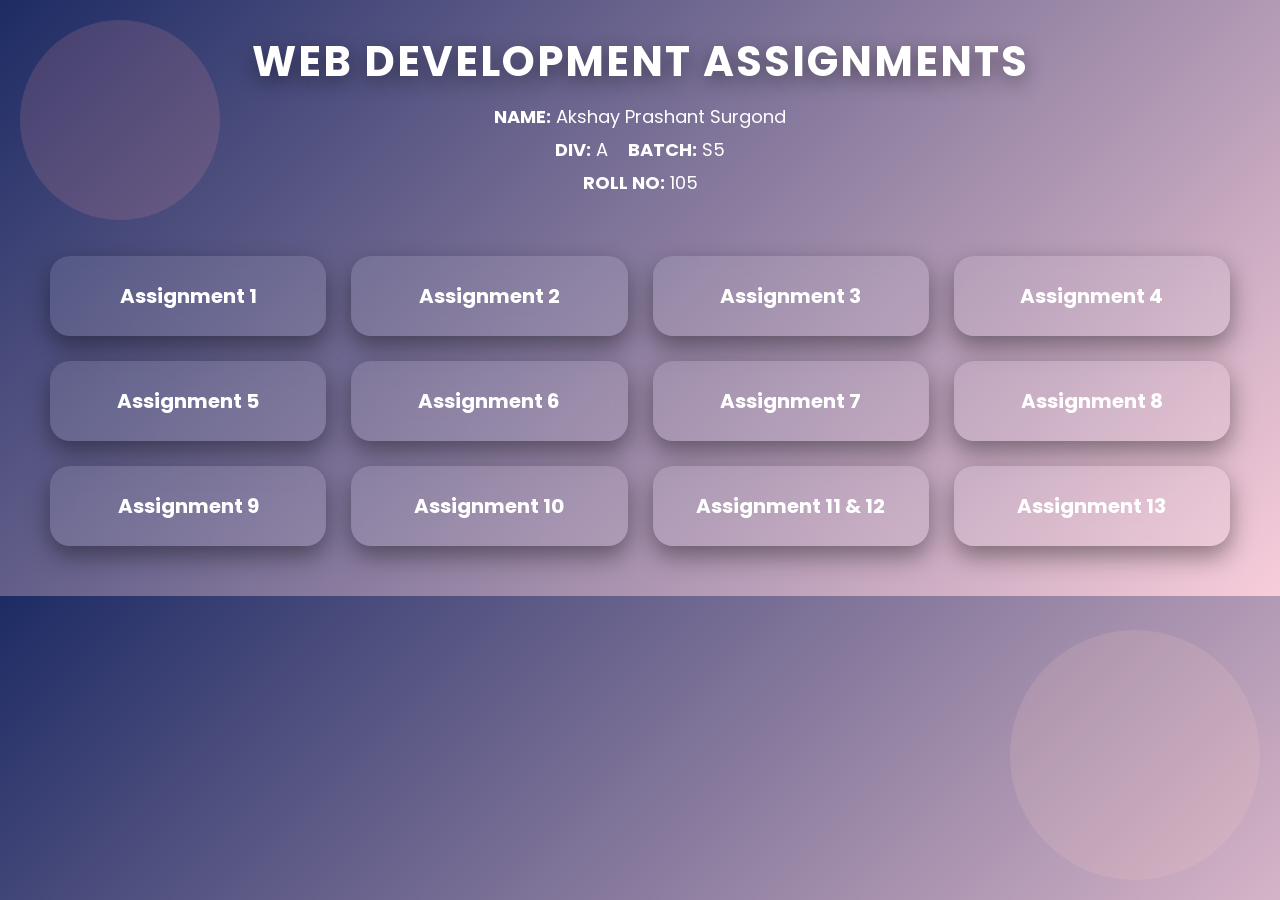
==== index.html @ 9fd9ad0f "Add files via upload" ====
<!DOCTYPE html>
<html lang="en">
<head>
<meta charset="UTF-8">
<title>Web Development Assignments</title>

<!-- Link CSS -->
<link rel="stylesheet" href="style.css">

<!-- Google Font -->
<link href="https://fonts.googleapis.com/css2?family=Poppins:wght@300;500;700&display=swap" rel="stylesheet">

</head>

<body>

<div class="circle c1"></div>
<div class="circle c2"></div>

<h1>WEB DEVELOPMENT ASSIGNMENTS</h1>

<div class="info">
    <p><b>NAME:</b> Akshay Prashant Surgond</p>
    <p><b>DIV:</b> A &nbsp;&nbsp; <b>BATCH:</b> S5</p>
    <p><b>ROLL NO:</b> 105</p>
</div>

<div class="container">

<div class="box" onclick="openLink('https://raw.githubusercontent.com/akshayjr897/S5_105_webdevlopement-/main/Assignment%201.html')"><h3>Assignment 1</h3></div>

<div class="box" onclick="openLink('https://raw.githubusercontent.com/akshayjr897/S5_105_webdevlopement-/main/Assignmnet%202.html')"><h3>Assignment 2</h3></div>

<div class="box" onclick="openLink('https://raw.githubusercontent.com/akshayjr897/S5_105_webdevlopement-/main/Assignment%203.html')"><h3>Assignment 3</h3></div>

<div class="box" onclick="openLink('https://raw.githubusercontent.com/akshayjr897/S5_105_webdevlopement-/main/Assignmnet%204.html')"><h3>Assignment 4</h3></div>

<div class="box" onclick="openLink('https://raw.githubusercontent.com/akshayjr897/S5_105_webdevlopement-/main/Assignment5.html')"><h3>Assignment 5</h3></div>

<div class="box" onclick="openLink('https://raw.githubusercontent.com/akshayjr897/S5_105_webdevlopement-/main/Assignment%206.html')"><h3>Assignment 6</h3></div>

<div class="box" onclick="openLink('https://raw.githubusercontent.com/akshayjr897/S5_105_webdevlopement-/main/Assignment%207.html')"><h3>Assignment 7</h3></div>

<div class="box" onclick="openLink('https://raw.githubusercontent.com/akshayjr897/S5_105_webdevlopement-/main/Assginment%208.html')"><h3>Assignment 8</h3></div>

<div class="box" onclick="openLink('https://raw.githubusercontent.com/akshayjr897/S5_105_webdevlopement-/main/Assignment%209.html')"><h3>Assignment 9</h3></div>

<div class="box" onclick="openLink('https://github.com/akshayjr897/S5_105_webdevlopement-/tree/main/Assignment%2010')"><h3>Assignment 10</h3></div>

<div class="box" onclick="openLink('https://github.com/akshayjr897/S5_105_webdevlopement-/tree/main/XML_CSS')"><h3>Assignment 11 & 12</h3></div>

<div class="box" onclick="openLink('https://github.com/akshayjr897/S5_105_webdevlopement-/tree/main/XML%20Transformation%20uisng%20XSLT%20and%20conditional%20statement')"><h3>Assignment 13</h3></div>

</div>

<script>
function openLink(link) {
    window.open(link, "_blank");
}
</script>

</body>
</html>
---- style.css ----
* {
    margin: 0;
    padding: 0;
    box-sizing: border-box;
    font-family: 'Poppins', sans-serif;
}

body {
    background: linear-gradient(135deg, #1d2b64, #f8cdda);
    color: white;
    text-align: center;
    padding: 30px;
    overflow-x: hidden;
}

/* Title */
h1 {
    font-size: 42px;
    margin-bottom: 10px;
    letter-spacing: 2px;
    text-shadow: 0 6px 20px rgba(0,0,0,0.4);
}

/* Info */
.info {
    margin-bottom: 40px;
    font-size: 18px;
}

.info p {
    margin: 6px 0;
}

/* Grid */
.container {
    display: grid;
    grid-template-columns: repeat(auto-fit, minmax(230px, 1fr));
    gap: 25px;
    padding: 20px;
}

/* Box */
.box {
    background: rgba(255,255,255,0.1);
    border-radius: 20px;
    padding: 25px;
    cursor: pointer;
    transition: 0.4s;
    box-shadow: 0 10px 25px rgba(0,0,0,0.4);
    backdrop-filter: blur(10px);
    position: relative;
    overflow: hidden;
}

.box:hover {
    transform: translateY(-10px) scale(1.05);
    background: linear-gradient(135deg, #ff9a9e, #fad0c4);
    color: black;
}

/* Glow animation */
.box::before {
    content: "";
    position: absolute;
    width: 100%;
    height: 100%;
    background: linear-gradient(120deg, transparent, rgba(255,255,255,0.4), transparent);
    top: 0;
    left: -100%;
    transition: 0.5s;
}

.box:hover::before {
    left: 100%;
}

.box h3 {
    font-size: 20px;
}

/* Background Shapes */
.circle {
    position: absolute;
    border-radius: 50%;
    opacity: 0.15;
    z-index: -1;
}

.c1 {
    width: 200px;
    height: 200px;
    background: #ff9a9e;
    top: 20px;
    left: 20px;
}

.c2 {
    width: 250px;
    height: 250px;
    background: #fad0c4;
    bottom: 20px;
    right: 20px;
}
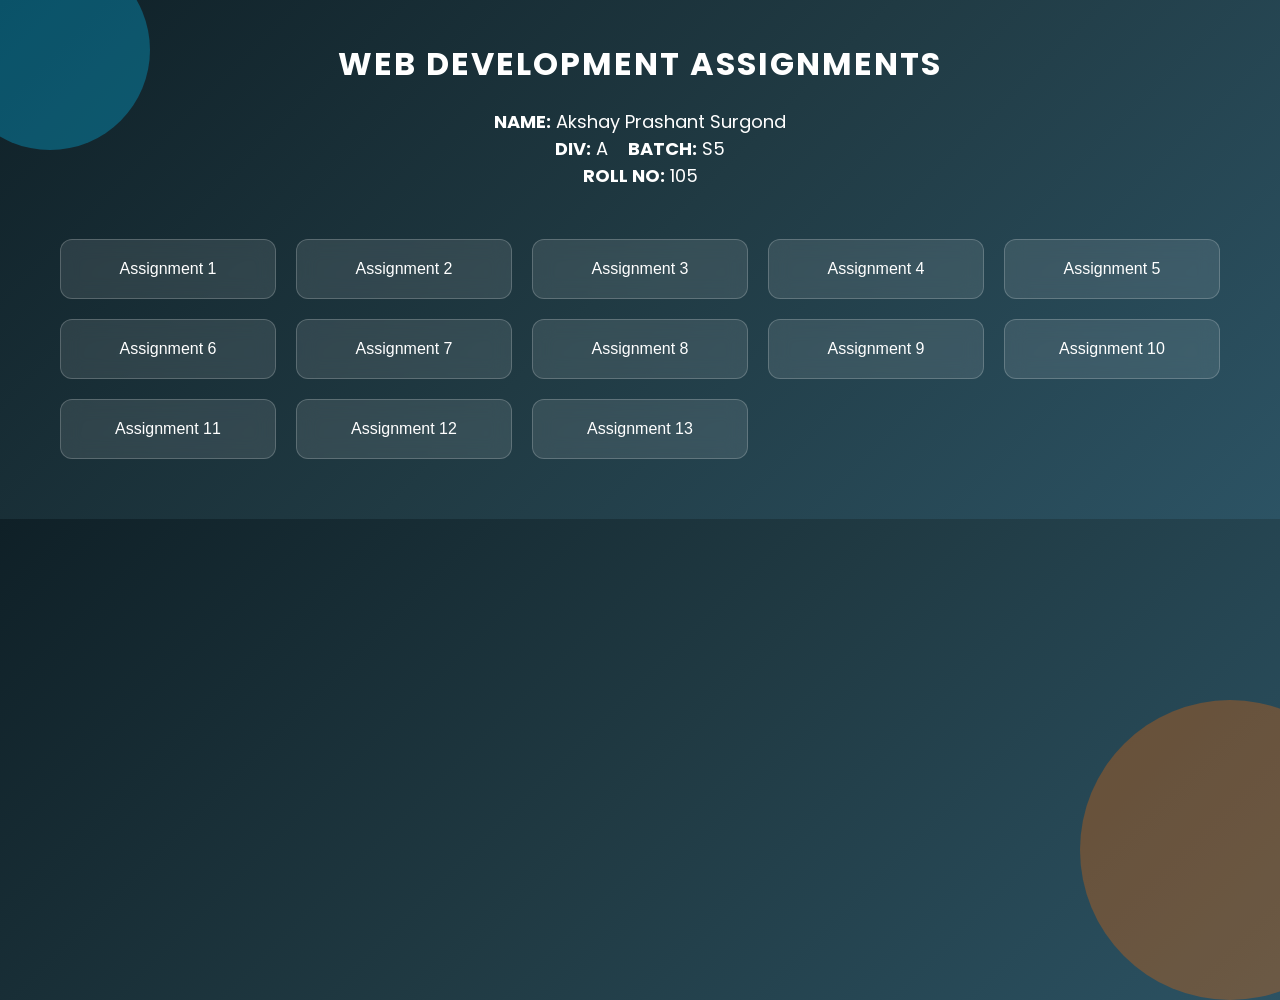
==== commit a2aef442: "Add files via upload" ====
--- a/index.html
+++ b/index.html
@@ -4,12 +4,9 @@
 <meta charset="UTF-8">
 <title>Web Development Assignments</title>
 
-<!-- Link CSS -->
 <link rel="stylesheet" href="style.css">
 
-<!-- Google Font -->
 <link href="https://fonts.googleapis.com/css2?family=Poppins:wght@300;500;700&display=swap" rel="stylesheet">
-
 </head>
 
 <body>
@@ -27,37 +24,24 @@
 
 <div class="container">
 
-<div class="box" onclick="openLink('https://raw.githubusercontent.com/akshayjr897/S5_105_webdevlopement-/main/Assignment%201.html')"><h3>Assignment 1</h3></div>
+<a href="assignment1.html" target="_blank" class="box">Assignment 1</a>
+<a href="assignmnet2.html" target="_blank" class="box">Assignment 2</a>
+<a href="assignment3.html" target="_blank" class="box">Assignment 3</a>
+<a href="assignmnet4.html" target="_blank" class="box">Assignment 4</a>
+<a href="assignment5.html" target="_blank" class="box">Assignment 5</a>
+<a href="assignment6.html" target="_blank" class="box">Assignment 6</a>
+<a href="assignment7.html" target="_blank" class="box">Assignment 7</a>
+<a href="assginment8.html" target="_blank" class="box">Assignment 8</a>
+<a href="assignment9.html" target="_blank" class="box">Assignment 9</a>
 
-<div class="box" onclick="openLink('https://raw.githubusercontent.com/akshayjr897/S5_105_webdevlopement-/main/Assignmnet%202.html')"><h3>Assignment 2</h3></div>
+<a href="Assignment 10/assignment10.html" target="_blank" class="box">Assignment 10</a>
 
-<div class="box" onclick="openLink('https://raw.githubusercontent.com/akshayjr897/S5_105_webdevlopement-/main/Assignment%203.html')"><h3>Assignment 3</h3></div>
+<a href="XML_CSS/index.html" target="_blank" class="box">Assignment 11</a>
+<a href="XML_CSS/index.html" target="_blank" class="box">Assignment 12</a>
 
-<div class="box" onclick="openLink('https://raw.githubusercontent.com/akshayjr897/S5_105_webdevlopement-/main/Assignmnet%204.html')"><h3>Assignment 4</h3></div>
-
-<div class="box" onclick="openLink('https://raw.githubusercontent.com/akshayjr897/S5_105_webdevlopement-/main/Assignment5.html')"><h3>Assignment 5</h3></div>
-
-<div class="box" onclick="openLink('https://raw.githubusercontent.com/akshayjr897/S5_105_webdevlopement-/main/Assignment%206.html')"><h3>Assignment 6</h3></div>
-
-<div class="box" onclick="openLink('https://raw.githubusercontent.com/akshayjr897/S5_105_webdevlopement-/main/Assignment%207.html')"><h3>Assignment 7</h3></div>
-
-<div class="box" onclick="openLink('https://raw.githubusercontent.com/akshayjr897/S5_105_webdevlopement-/main/Assginment%208.html')"><h3>Assignment 8</h3></div>
-
-<div class="box" onclick="openLink('https://raw.githubusercontent.com/akshayjr897/S5_105_webdevlopement-/main/Assignment%209.html')"><h3>Assignment 9</h3></div>
-
-<div class="box" onclick="openLink('https://github.com/akshayjr897/S5_105_webdevlopement-/tree/main/Assignment%2010')"><h3>Assignment 10</h3></div>
-
-<div class="box" onclick="openLink('https://github.com/akshayjr897/S5_105_webdevlopement-/tree/main/XML_CSS')"><h3>Assignment 11 & 12</h3></div>
-
-<div class="box" onclick="openLink('https://github.com/akshayjr897/S5_105_webdevlopement-/tree/main/XML%20Transformation%20uisng%20XSLT%20and%20conditional%20statement')"><h3>Assignment 13</h3></div>
+<a href="XML Transformation uisng XSLT and conditional statement/index.html" target="_blank" class="box">Assignment 13</a>
 
 </div>
 
-<script>
-function openLink(link) {
-    window.open(link, "_blank");
-}
-</script>
-
 </body>
 </html>
--- a/style.css
+++ b/style.css
@@ -6,98 +6,67 @@
 }
 
 body {
-    background: linear-gradient(135deg, #1d2b64, #f8cdda);
+    background: linear-gradient(135deg, #0f2027, #203a43, #2c5364);
     color: white;
     text-align: center;
-    padding: 30px;
+    padding: 40px;
     overflow-x: hidden;
 }
 
-/* Title */
 h1 {
-    font-size: 42px;
-    margin-bottom: 10px;
+    font-size: 32px;
+    margin-bottom: 20px;
     letter-spacing: 2px;
-    text-shadow: 0 6px 20px rgba(0,0,0,0.4);
 }
 
-/* Info */
 .info {
-    margin-bottom: 40px;
+    margin-bottom: 30px;
     font-size: 18px;
 }
 
-.info p {
-    margin: 6px 0;
-}
-
-/* Grid */
 .container {
     display: grid;
-    grid-template-columns: repeat(auto-fit, minmax(230px, 1fr));
-    gap: 25px;
+    grid-template-columns: repeat(auto-fit, minmax(200px, 1fr));
+    gap: 20px;
     padding: 20px;
 }
 
-/* Box */
 .box {
-    background: rgba(255,255,255,0.1);
-    border-radius: 20px;
-    padding: 25px;
-    cursor: pointer;
-    transition: 0.4s;
-    box-shadow: 0 10px 25px rgba(0,0,0,0.4);
+    background: rgba(255, 255, 255, 0.1);
+    padding: 20px;
+    border-radius: 12px;
+    text-decoration: none;
+    color: white;
+    font-weight: 500;
+    transition: 0.3s;
     backdrop-filter: blur(10px);
-    position: relative;
-    overflow: hidden;
+    border: 1px solid rgba(255,255,255,0.2);
 }
 
 .box:hover {
-    transform: translateY(-10px) scale(1.05);
-    background: linear-gradient(135deg, #ff9a9e, #fad0c4);
+    background: #00c6ff;
     color: black;
+    transform: scale(1.05);
 }
 
-/* Glow animation */
-.box::before {
-    content: "";
-    position: absolute;
-    width: 100%;
-    height: 100%;
-    background: linear-gradient(120deg, transparent, rgba(255,255,255,0.4), transparent);
-    top: 0;
-    left: -100%;
-    transition: 0.5s;
-}
-
-.box:hover::before {
-    left: 100%;
-}
-
-.box h3 {
-    font-size: 20px;
-}
-
-/* Background Shapes */
 .circle {
     position: absolute;
     border-radius: 50%;
-    opacity: 0.15;
-    z-index: -1;
+    opacity: 0.3;
 }
 
 .c1 {
     width: 200px;
     height: 200px;
-    background: #ff9a9e;
-    top: 20px;
-    left: 20px;
+    background: #00c6ff;
+    top: -50px;
+    left: -50px;
 }
 
 .c2 {
-    width: 250px;
-    height: 250px;
-    background: #fad0c4;
-    bottom: 20px;
-    right: 20px;
+    width: 300px;
+    height: 300px;
+    background: #ff6a00;
+    bottom: -100px;
+    right: -100px;
 }
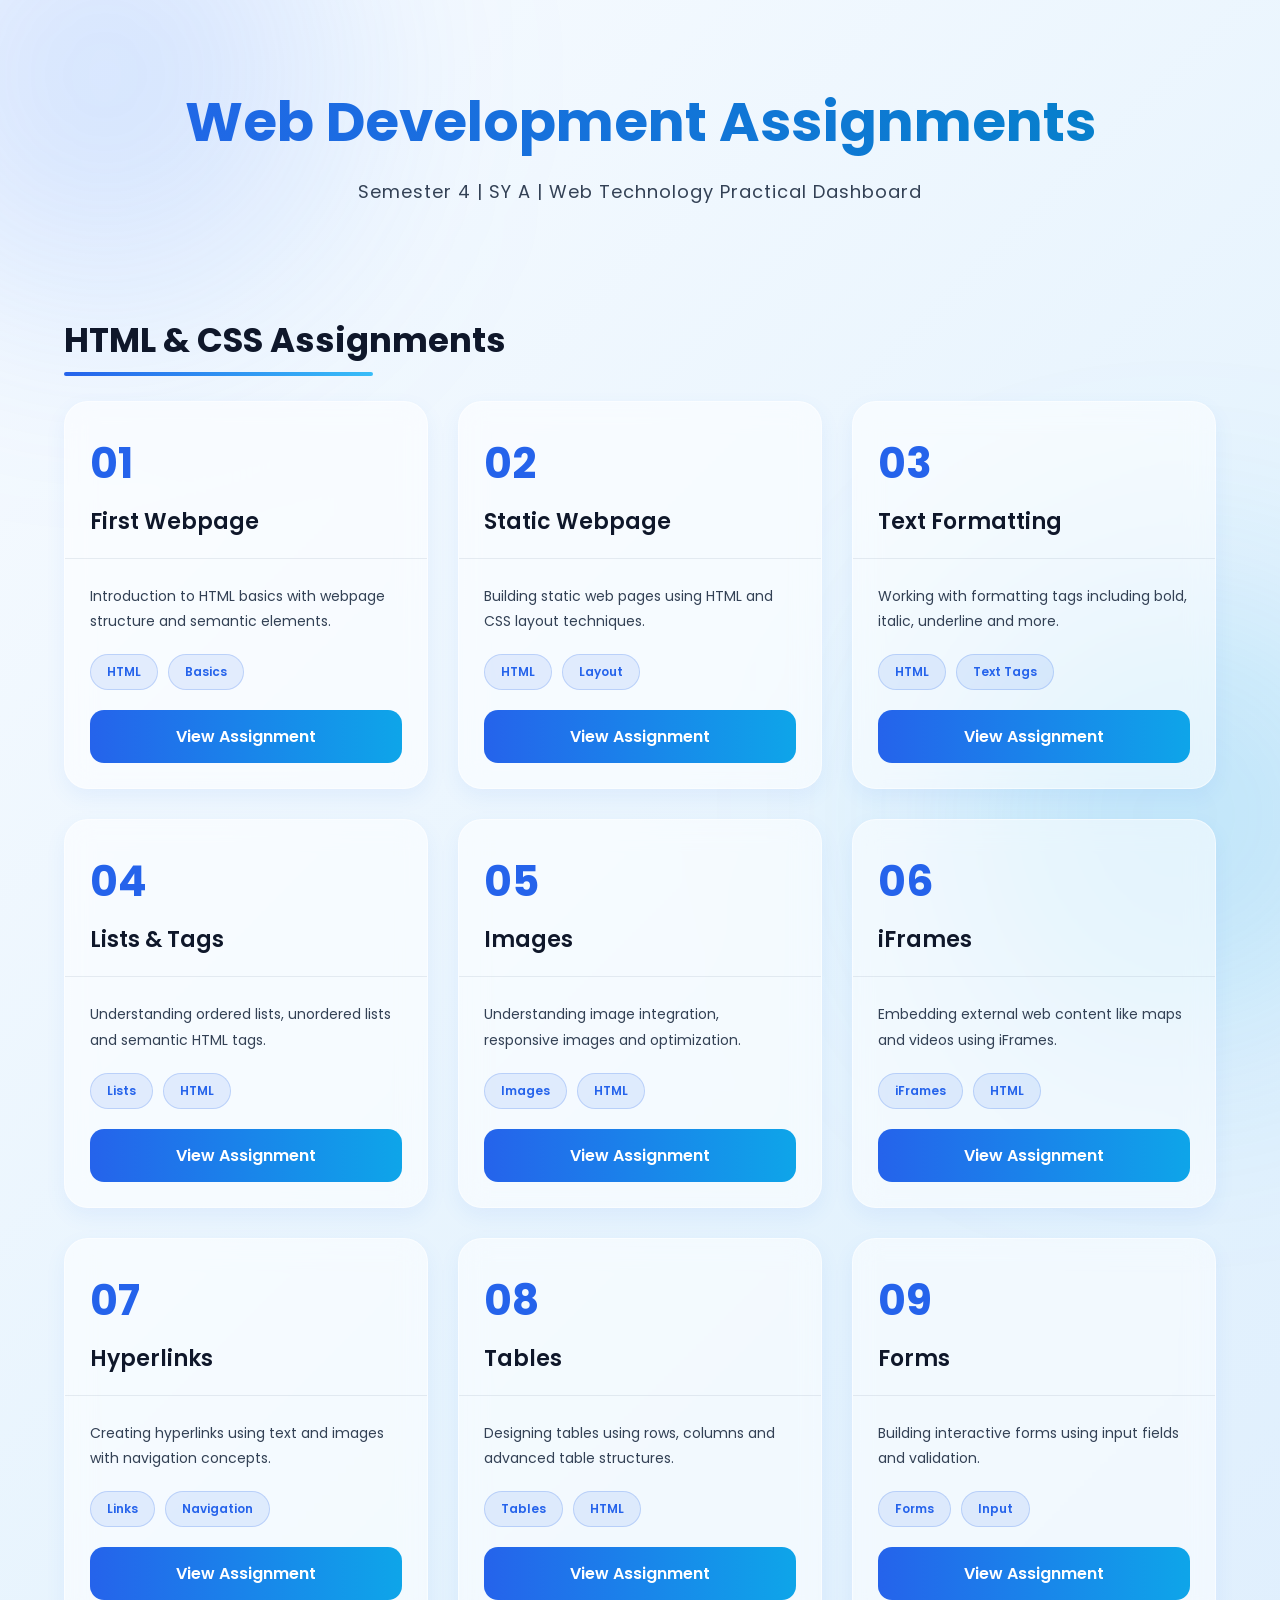
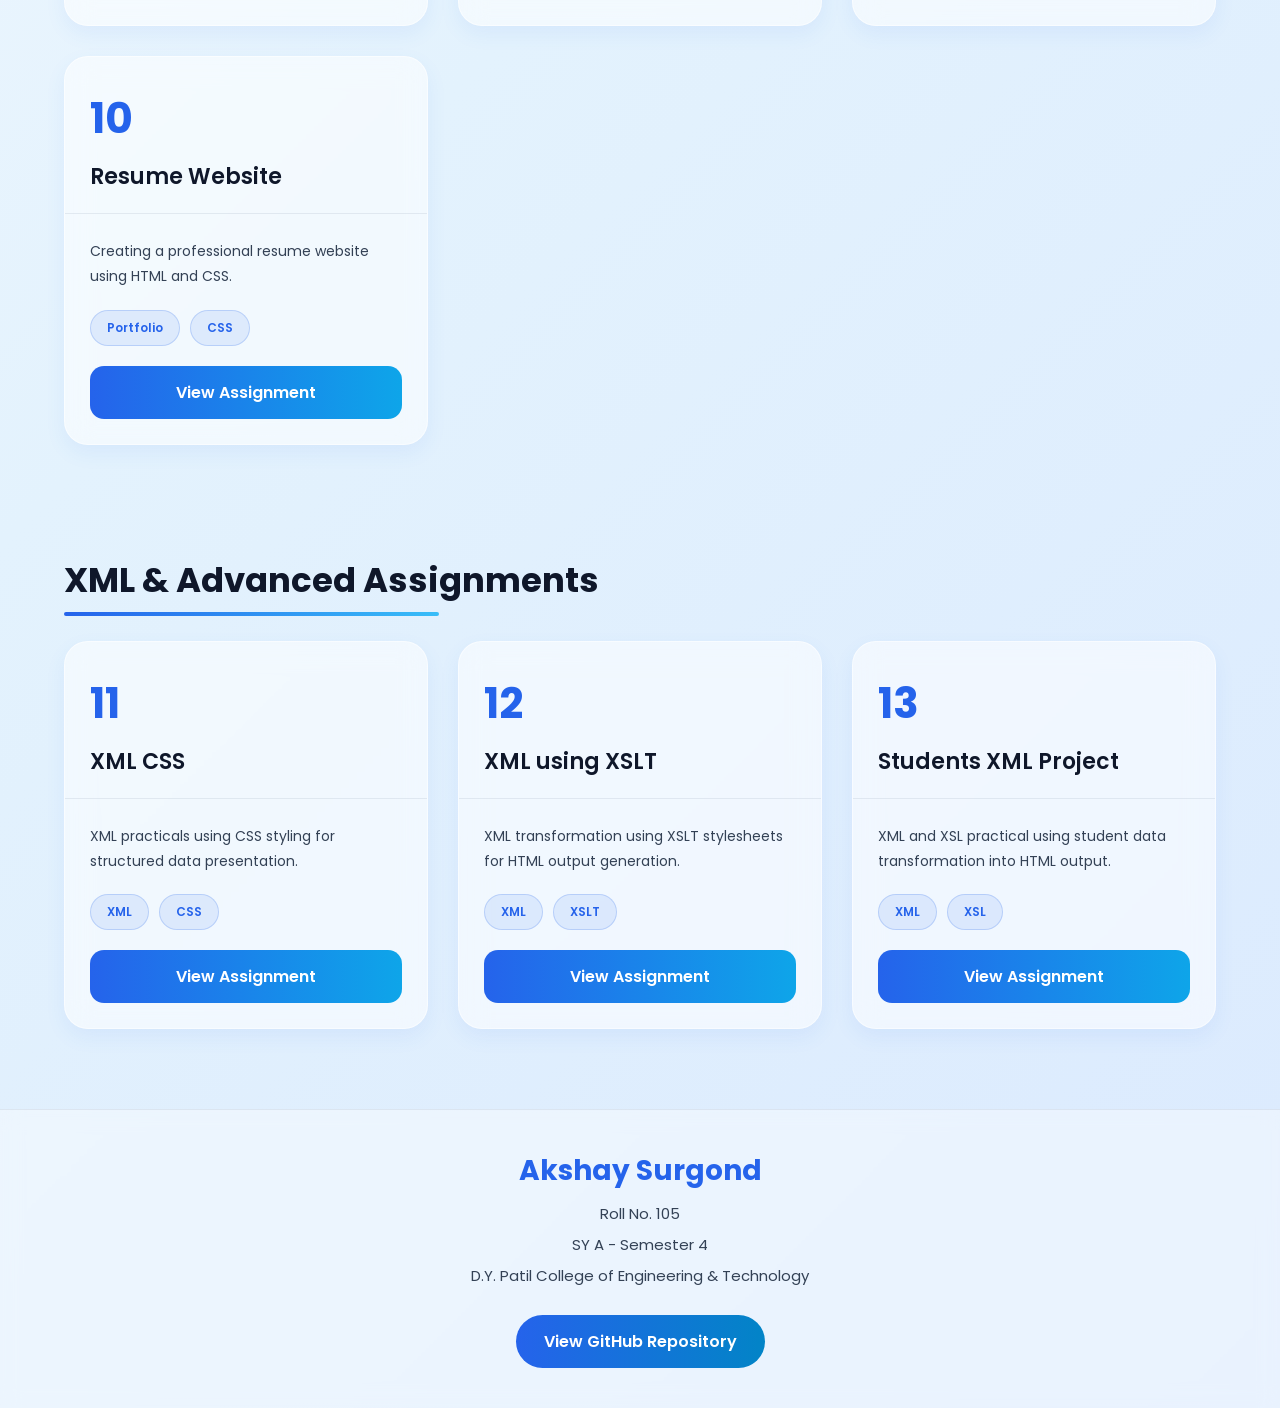
==== commit 7b84eb1d: "Update index.html" ====
--- a/index.html
+++ b/index.html
@@ -1,47 +1,581 @@
-<!DOCTYPE html>
-<html lang="en">
-<head>
-<meta charset="UTF-8">
-<title>Web Development Assignments</title>
-
-<link rel="stylesheet" href="style.css">
-
-<link href="https://fonts.googleapis.com/css2?family=Poppins:wght@300;500;700&display=swap" rel="stylesheet">
-</head>
-
-<body>
-
-<div class="circle c1"></div>
-<div class="circle c2"></div>
-
-<h1>WEB DEVELOPMENT ASSIGNMENTS</h1>
-
-<div class="info">
-    <p><b>NAME:</b> Akshay Prashant Surgond</p>
-    <p><b>DIV:</b> A &nbsp;&nbsp; <b>BATCH:</b> S5</p>
-    <p><b>ROLL NO:</b> 105</p>
-</div>
-
-<div class="container">
-
-<a href="assignment1.html" target="_blank" class="box">Assignment 1</a>
-<a href="assignmnet2.html" target="_blank" class="box">Assignment 2</a>
-<a href="assignment3.html" target="_blank" class="box">Assignment 3</a>
-<a href="assignmnet4.html" target="_blank" class="box">Assignment 4</a>
-<a href="assignment5.html" target="_blank" class="box">Assignment 5</a>
-<a href="assignment6.html" target="_blank" class="box">Assignment 6</a>
-<a href="assignment7.html" target="_blank" class="box">Assignment 7</a>
-<a href="assginment8.html" target="_blank" class="box">Assignment 8</a>
-<a href="assignment9.html" target="_blank" class="box">Assignment 9</a>
-
-<a href="Assignment 10/assignment10.html" target="_blank" class="box">Assignment 10</a>
-
-<a href="XML_CSS/index.html" target="_blank" class="box">Assignment 11</a>
-<a href="XML_CSS/index.html" target="_blank" class="box">Assignment 12</a>
-
-<a href="XML Transformation uisng XSLT and conditional statement/index.html" target="_blank" class="box">Assignment 13</a>
-
-</div>
-
-</body>
-</html>+<!DOCTYPE html>
+<html lang="en">
+
+<head>
+    <meta charset="UTF-8">
+    <meta name="viewport" content="width=device-width, initial-scale=1.0">
+    <title>Web Development Assignments | Akshay Jadhav</title>
+
+    <link href="https://fonts.googleapis.com/css2?family=Poppins:wght@300;400;500;600;700&display=swap"
+        rel="stylesheet">
+
+    <style>
+        * {
+            margin: 0;
+            padding: 0;
+            box-sizing: border-box;
+            scroll-behavior: smooth;
+        }
+
+        body {
+            font-family: 'Poppins', sans-serif;
+            min-height: 100vh;
+            background: linear-gradient(135deg, #f8fbff, #e3f2fd, #dbeafe);
+            overflow-x: hidden;
+            color: #0f172a;
+            position: relative;
+        }
+
+        body::before {
+            content: '';
+            position: fixed;
+            width: 450px;
+            height: 450px;
+            background: rgba(59, 130, 246, 0.18);
+            border-radius: 50%;
+            top: -150px;
+            left: -120px;
+            filter: blur(120px);
+            z-index: -1;
+        }
+
+        body::after {
+            content: '';
+            position: fixed;
+            width: 450px;
+            height: 450px;
+            background: rgba(14, 165, 233, 0.18);
+            border-radius: 50%;
+            bottom: -140px;
+            right: -120px;
+            filter: blur(120px);
+            z-index: -1;
+        }
+
+        header {
+            padding: 80px 20px 60px;
+            text-align: center;
+        }
+
+        header h1 {
+            font-size: 55px;
+            font-weight: 700;
+            margin-bottom: 15px;
+            background: linear-gradient(to right, #2563eb, #0284c7);
+            -webkit-background-clip: text;
+            -webkit-text-fill-color: transparent;
+        }
+
+        header p {
+            color: #334155;
+            font-size: 18px;
+            letter-spacing: 1px;
+        }
+
+        .container {
+            width: 90%;
+            max-width: 1300px;
+            margin: auto;
+        }
+
+        .section-title {
+            font-size: 34px;
+            margin: 50px 0 35px;
+            font-weight: 700;
+            position: relative;
+            display: inline-block;
+            color: #0f172a;
+        }
+
+        .section-title::after {
+            content: '';
+            position: absolute;
+            left: 0;
+            bottom: -10px;
+            width: 70%;
+            height: 4px;
+            border-radius: 10px;
+            background: linear-gradient(to right, #2563eb, #38bdf8);
+        }
+
+        .assignments-grid {
+            display: grid;
+            grid-template-columns: repeat(auto-fit, minmax(300px, 1fr));
+            gap: 30px;
+            margin-bottom: 60px;
+        }
+
+        .card {
+            background: rgba(255, 255, 255, 0.55);
+            backdrop-filter: blur(14px);
+            border: 1px solid rgba(255, 255, 255, 0.5);
+            border-radius: 24px;
+            overflow: hidden;
+            transition: 0.4s ease;
+            position: relative;
+            box-shadow: 0 8px 20px rgba(59, 130, 246, 0.08);
+        }
+
+        .card:hover {
+            transform: translateY(-10px);
+            box-shadow: 0 15px 35px rgba(37, 99, 235, 0.2);
+            border: 1px solid rgba(59, 130, 246, 0.3);
+        }
+
+        .card-header {
+            padding: 30px 25px 20px;
+            border-bottom: 1px solid rgba(148, 163, 184, 0.2);
+        }
+
+        .assignment-number {
+            font-size: 42px;
+            font-weight: 700;
+            color: #2563eb;
+            margin-bottom: 10px;
+        }
+
+        .card-title {
+            font-size: 22px;
+            font-weight: 600;
+            color: #0f172a;
+        }
+
+        .card-body {
+            padding: 25px;
+        }
+
+        .description {
+            color: #334155;
+            font-size: 14px;
+            line-height: 1.8;
+            margin-bottom: 20px;
+        }
+
+        .tags {
+            display: flex;
+            flex-wrap: wrap;
+            gap: 10px;
+            margin-bottom: 20px;
+        }
+
+        .tag {
+            padding: 8px 16px;
+            border-radius: 50px;
+            background: rgba(37, 99, 235, 0.1);
+            border: 1px solid rgba(37, 99, 235, 0.2);
+            color: #2563eb;
+            font-size: 12px;
+            font-weight: 600;
+        }
+
+        .btn {
+            display: block;
+            width: 100%;
+            text-align: center;
+            padding: 14px;
+            border-radius: 14px;
+            text-decoration: none;
+            color: white;
+            font-weight: 600;
+            background: linear-gradient(to right, #2563eb, #0ea5e9);
+            transition: 0.3s ease;
+        }
+
+        .btn:hover {
+            transform: scale(1.03);
+            box-shadow: 0 8px 25px rgba(37, 99, 235, 0.35);
+        }
+
+        footer {
+            margin-top: 80px;
+            padding: 40px 20px;
+            text-align: center;
+            background: rgba(255, 255, 255, 0.4);
+            backdrop-filter: blur(10px);
+            border-top: 1px solid rgba(148, 163, 184, 0.2);
+        }
+
+        footer h3 {
+            font-size: 28px;
+            margin-bottom: 10px;
+            color: #2563eb;
+        }
+
+        footer p {
+            color: #334155;
+            margin: 8px 0;
+            font-size: 15px;
+        }
+
+        .github-btn {
+            display: inline-block;
+            margin-top: 20px;
+            padding: 14px 28px;
+            border-radius: 50px;
+            text-decoration: none;
+            color: white;
+            background: linear-gradient(to right, #2563eb, #0284c7);
+            font-weight: 600;
+            transition: 0.3s ease;
+        }
+
+        .github-btn:hover {
+            transform: translateY(-4px);
+            box-shadow: 0 8px 30px rgba(37, 99, 235, 0.3);
+        }
+
+        @media(max-width:768px) {
+
+            header h1 {
+                font-size: 38px;
+            }
+
+            .section-title {
+                font-size: 28px;
+            }
+
+            .assignments-grid {
+                grid-template-columns: 1fr;
+            }
+
+        }
+    </style>
+</head>
+
+<body>
+
+    <header>
+
+        <h1>Web Development Assignments</h1>
+
+        <p>
+            Semester 4 | SY A | Web Technology Practical Dashboard
+        </p>
+
+    </header>
+
+    <div class="container">
+
+        <h2 class="section-title">HTML & CSS Assignments</h2>
+
+        <div class="assignments-grid">
+
+            <div class="card">
+                <div class="card-header">
+                    <div class="assignment-number">01</div>
+                    <div class="card-title">First Webpage</div>
+                </div>
+
+                <div class="card-body">
+                    <p class="description">
+                        Introduction to HTML basics with webpage structure and semantic elements.
+                    </p>
+
+                    <div class="tags">
+                        <span class="tag">HTML</span>
+                        <span class="tag">Basics</span>
+                    </div>
+
+                    <a href="assignment1.html" class="btn">
+                        View Assignment
+                    </a>
+                </div>
+            </div>
+
+            <div class="card">
+                <div class="card-header">
+                    <div class="assignment-number">02</div>
+                    <div class="card-title">Static Webpage</div>
+                </div>
+
+                <div class="card-body">
+                    <p class="description">
+                        Building static web pages using HTML and CSS layout techniques.
+                    </p>
+
+                    <div class="tags">
+                        <span class="tag">HTML</span>
+                        <span class="tag">Layout</span>
+                    </div>
+
+                    <a href="assignmnet2.html" class="btn">
+                        View Assignment
+                    </a>
+                </div>
+            </div>
+
+            <div class="card">
+                <div class="card-header">
+                    <div class="assignment-number">03</div>
+                    <div class="card-title">Text Formatting</div>
+                </div>
+
+                <div class="card-body">
+                    <p class="description">
+                        Working with formatting tags including bold, italic, underline and more.
+                    </p>
+
+                    <div class="tags">
+                        <span class="tag">HTML</span>
+                        <span class="tag">Text Tags</span>
+                    </div>
+
+                    <a href="assignment3.html" class="btn">
+                        View Assignment
+                    </a>
+                </div>
+            </div>
+
+            <div class="card">
+                <div class="card-header">
+                    <div class="assignment-number">04</div>
+                    <div class="card-title">Lists & Tags</div>
+                </div>
+
+                <div class="card-body">
+                    <p class="description">
+                        Understanding ordered lists, unordered lists and semantic HTML tags.
+                    </p>
+
+                    <div class="tags">
+                        <span class="tag">Lists</span>
+                        <span class="tag">HTML</span>
+                    </div>
+
+                    <a href="assignmnet4.html" class="btn">
+                        View Assignment
+                    </a>
+                </div>
+            </div>
+
+            <div class="card">
+                <div class="card-header">
+                    <div class="assignment-number">05</div>
+                    <div class="card-title">Images</div>
+                </div>
+
+                <div class="card-body">
+                    <p class="description">
+                        Understanding image integration, responsive images and optimization.
+                    </p>
+
+                    <div class="tags">
+                        <span class="tag">Images</span>
+                        <span class="tag">HTML</span>
+                    </div>
+
+                    <a href="assignment5.html" class="btn">
+                        View Assignment
+                    </a>
+                </div>
+            </div>
+
+            <div class="card">
+                <div class="card-header">
+                    <div class="assignment-number">06</div>
+                    <div class="card-title">iFrames</div>
+                </div>
+
+                <div class="card-body">
+                    <p class="description">
+                        Embedding external web content like maps and videos using iFrames.
+                    </p>
+
+                    <div class="tags">
+                        <span class="tag">iFrames</span>
+                        <span class="tag">HTML</span>
+                    </div>
+
+                    <a href="assignment6.html" class="btn">
+                        View Assignment
+                    </a>
+                </div>
+            </div>
+
+            <div class="card">
+                <div class="card-header">
+                    <div class="assignment-number">07</div>
+                    <div class="card-title">Hyperlinks</div>
+                </div>
+
+                <div class="card-body">
+                    <p class="description">
+                        Creating hyperlinks using text and images with navigation concepts.
+                    </p>
+
+                    <div class="tags">
+                        <span class="tag">Links</span>
+                        <span class="tag">Navigation</span>
+                    </div>
+
+                    <a href="assignment7.html" class="btn">
+                        View Assignment
+                    </a>
+                </div>
+            </div>
+
+            <div class="card">
+                <div class="card-header">
+                    <div class="assignment-number">08</div>
+                    <div class="card-title">Tables</div>
+                </div>
+
+                <div class="card-body">
+                    <p class="description">
+                        Designing tables using rows, columns and advanced table structures.
+                    </p>
+
+                    <div class="tags">
+                        <span class="tag">Tables</span>
+                        <span class="tag">HTML</span>
+                    </div>
+
+                    <a href="assginment8.html" class="btn">
+                        View Assignment
+                    </a>
+                </div>
+            </div>
+
+            <div class="card">
+                <div class="card-header">
+                    <div class="assignment-number">09</div>
+                    <div class="card-title">Forms</div>
+                </div>
+
+                <div class="card-body">
+                    <p class="description">
+                        Building interactive forms using input fields and validation.
+                    </p>
+
+                    <div class="tags">
+                        <span class="tag">Forms</span>
+                        <span class="tag">Input</span>
+                    </div>
+
+                    <a href="assignment9.html" class="btn">
+                        View Assignment
+                    </a>
+                </div>
+            </div>
+
+            <div class="card">
+                <div class="card-header">
+                    <div class="assignment-number">10</div>
+                    <div class="card-title">Resume Website</div>
+                </div>
+
+                <div class="card-body">
+                    <p class="description">
+                        Creating a professional resume website using HTML and CSS.
+                    </p>
+
+                    <div class="tags">
+                        <span class="tag">Portfolio</span>
+                        <span class="tag">CSS</span>
+                    </div>
+
+                    <a href="Assignment 10/assignment10.html" class="btn">
+                        View Assignment
+                    </a>
+                </div>
+            </div>
+
+        </div>
+
+        <h2 class="section-title">XML & Advanced Assignments</h2>
+
+        <div class="assignments-grid">
+
+            <div class="card">
+                <div class="card-header">
+                    <div class="assignment-number">11</div>
+                    <div class="card-title">XML CSS</div>
+                </div>
+
+                <div class="card-body">
+                    <p class="description">
+                        XML practicals using CSS styling for structured data presentation.
+                    </p>
+
+                    <div class="tags">
+                        <span class="tag">XML</span>
+                        <span class="tag">CSS</span>
+                    </div>
+
+                    <a href="Exp11/library.xml" class="btn">
+                        View Assignment
+                    </a>
+                </div>
+            </div>
+
+            <div class="card">
+                <div class="card-header">
+                    <div class="assignment-number">12</div>
+                    <div class="card-title">XML using XSLT</div>
+                </div>
+
+                <div class="card-body">
+                    <p class="description">
+                        XML transformation using XSLT stylesheets for HTML output generation.
+                    </p>
+
+                    <div class="tags">
+                        <span class="tag">XML</span>
+                        <span class="tag">XSLT</span>
+                    </div>
+
+                    <a href="Exp 12/cdcatalog_output.html" class="btn">
+                        View Assignment
+                    </a>
+                </div>
+            </div>
+
+            <div class="card">
+                <div class="card-header">
+                    <div class="assignment-number">13</div>
+                    <div class="card-title">Students XML Project</div>
+                </div>
+
+                <div class="card-body">
+                    <p class="description">
+                        XML and XSL practical using student data transformation into HTML output.
+                    </p>
+
+                    <div class="tags">
+                        <span class="tag">XML</span>
+                        <span class="tag">XSL</span>
+                    </div>
+
+                    <a href="Exp 13/students_output.html" class="btn">
+                        View Assignment
+                    </a>
+                </div>
+            </div>
+
+        </div>
+
+    </div>
+
+    <footer>
+
+        <h3>Akshay Surgond</h3>
+
+        <p>Roll No. 105</p>
+
+        <p>SY A - Semester 4</p>
+
+        <p>D.Y. Patil College of Engineering & Technology</p>
+
+        <a href="https://github.com/akshayjr897/S5_105_webdevlopement-"
+            target="_blank"
+            class="github-btn">
+
+            View GitHub Repository
+
+        </a>
+
+    </footer>
+
+</body>
+
+</html>
